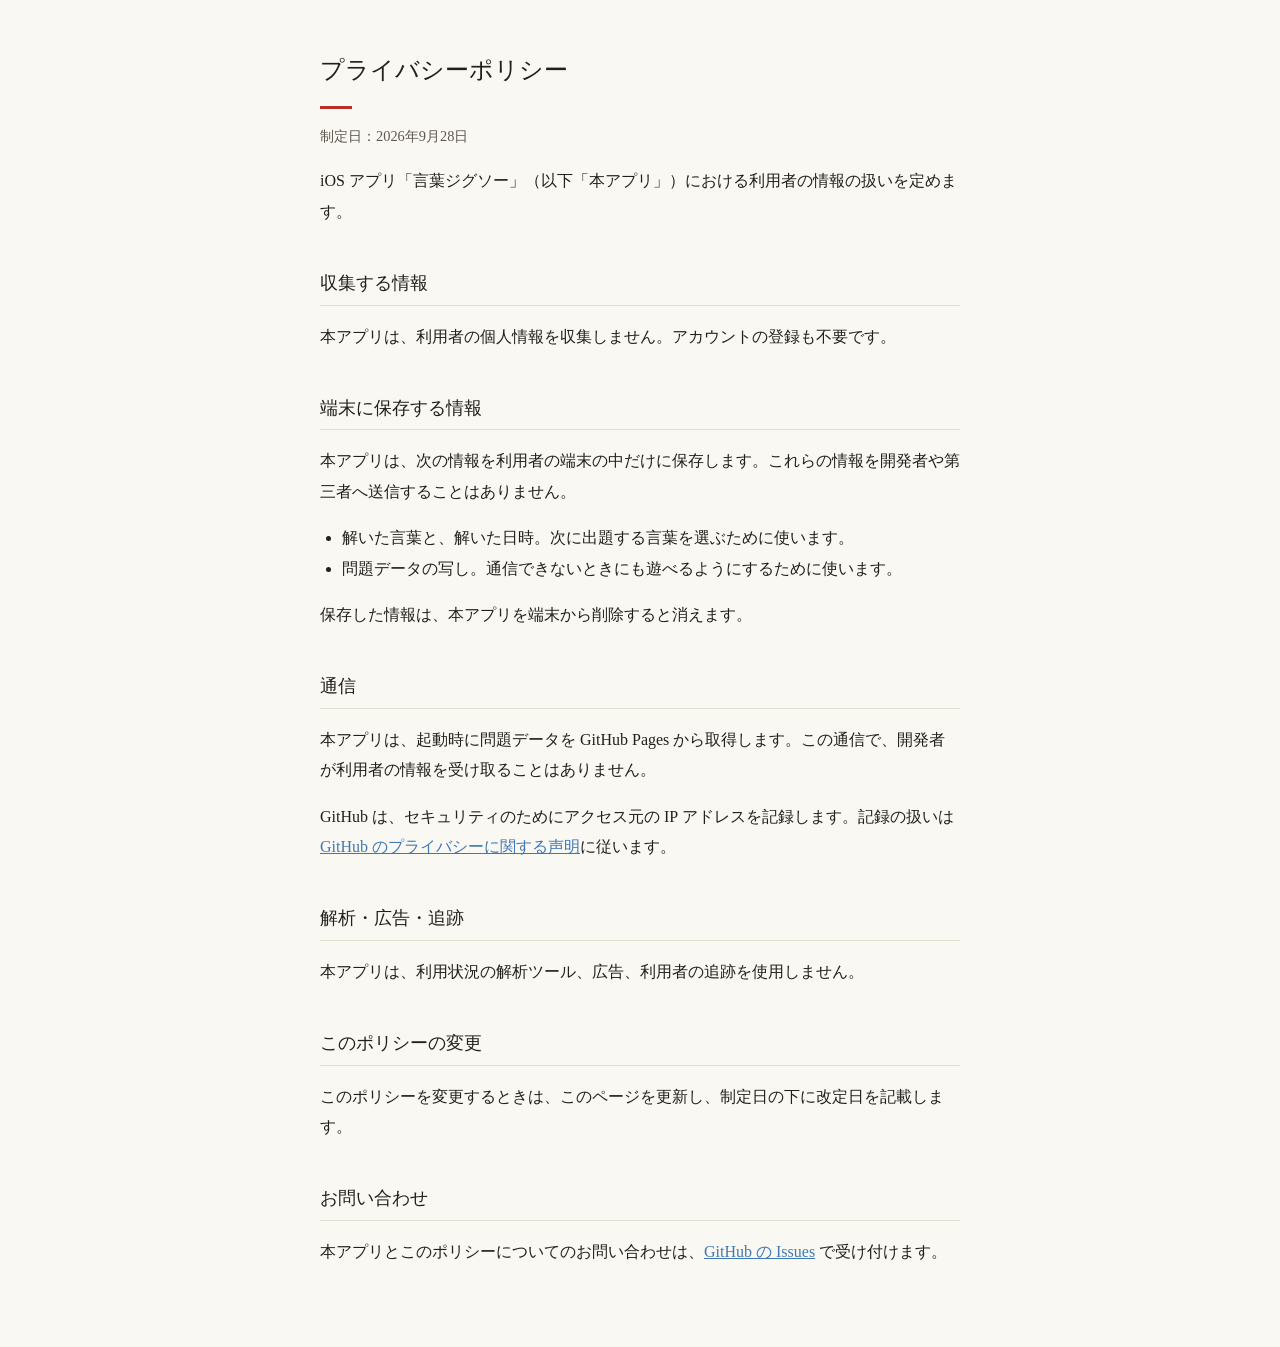
==== privacy.html @ bdb54393 "Add support and privacy policy pages for the App Store listing Co-Authored-By: Claude Opus 5.5 <nore" ====
<!doctype html>
<html lang="ja">
<head>
  <meta charset="utf-8">
  <meta name="viewport" content="width=device-width, initial-scale=1">
  <title>プライバシーポリシー | 言葉ジグソー</title>
  <link rel="stylesheet" href="style.css">
</head>
<body>
  <main>
    <h1>プライバシーポリシー</h1>
    <p class="date">制定日：2026年9月28日</p>

    <p>iOS アプリ「言葉ジグソー」（以下「本アプリ」）における利用者の情報の扱いを定めます。</p>

    <h2>収集する情報</h2>
    <p>本アプリは、利用者の個人情報を収集しません。アカウントの登録も不要です。</p>

    <h2>端末に保存する情報</h2>
    <p>本アプリは、次の情報を利用者の端末の中だけに保存します。これらの情報を開発者や第三者へ送信することはありません。</p>
    <ul>
      <li>解いた言葉と、解いた日時。次に出題する言葉を選ぶために使います。</li>
      <li>問題データの写し。通信できないときにも遊べるようにするために使います。</li>
    </ul>
    <p>保存した情報は、本アプリを端末から削除すると消えます。</p>

    <h2>通信</h2>
    <p>本アプリは、起動時に問題データを GitHub Pages から取得します。この通信で、開発者が利用者の情報を受け取ることはありません。</p>
    <p>GitHub は、セキュリティのためにアクセス元の IP アドレスを記録します。記録の扱いは <a href="https://docs.github.com/ja/site-policy/privacy-policies/github-general-privacy-statement">GitHub のプライバシーに関する声明</a>に従います。</p>

    <h2>解析・広告・追跡</h2>
    <p>本アプリは、利用状況の解析ツール、広告、利用者の追跡を使用しません。</p>

    <h2>このポリシーの変更</h2>
    <p>このポリシーを変更するときは、このページを更新し、制定日の下に改定日を記載します。</p>

    <h2>お問い合わせ</h2>
    <p>本アプリとこのポリシーについてのお問い合わせは、<a href="https://github.com/masanorifunaki/kotoba-jigsaw-hp/issues">GitHub の Issues</a> で受け付けます。</p>
  </main>
</body>
</html>
---- style.css ----
:root {
  --paper: #faf8f3;
  --sumi: #22201d;
  --sumi-soft: #5c574f;
  --line: #e3ddd1;
  --shu: #b8322a;
  --link: #3f78b3;
}
@media (prefers-color-scheme: dark) {
  :root {
    --paper: #1c1b19;
    --sumi: #ece8df;
    --sumi-soft: #b3ada3;
    --line: #3a3732;
    --link: #8db8e3;
  }
}
body {
  margin: 0;
  background: var(--paper);
  color: var(--sumi);
  font-family: "Hiragino Mincho ProN", "Yu Mincho", "YuMincho", serif;
  line-height: 1.9;
}
main {
  max-width: 640px;
  margin: 0 auto;
  padding: 48px 16px 64px;
}
h1 {
  font-size: 1.5rem;
  font-weight: normal;
  margin: 0 0 8px;
}
h1::after {
  content: "";
  display: block;
  width: 32px;
  height: 3px;
  margin-top: 12px;
  background: var(--shu);
}
h2 {
  font-size: 1.1rem;
  font-weight: normal;
  margin: 40px 0 8px;
  padding-bottom: 4px;
  border-bottom: 1px solid var(--line);
}
p, li {
  font-size: 1rem;
}
ul {
  padding-left: 1.4em;
}
a {
  color: var(--link);
}
.date {
  color: var(--sumi-soft);
  font-size: 0.9rem;
}
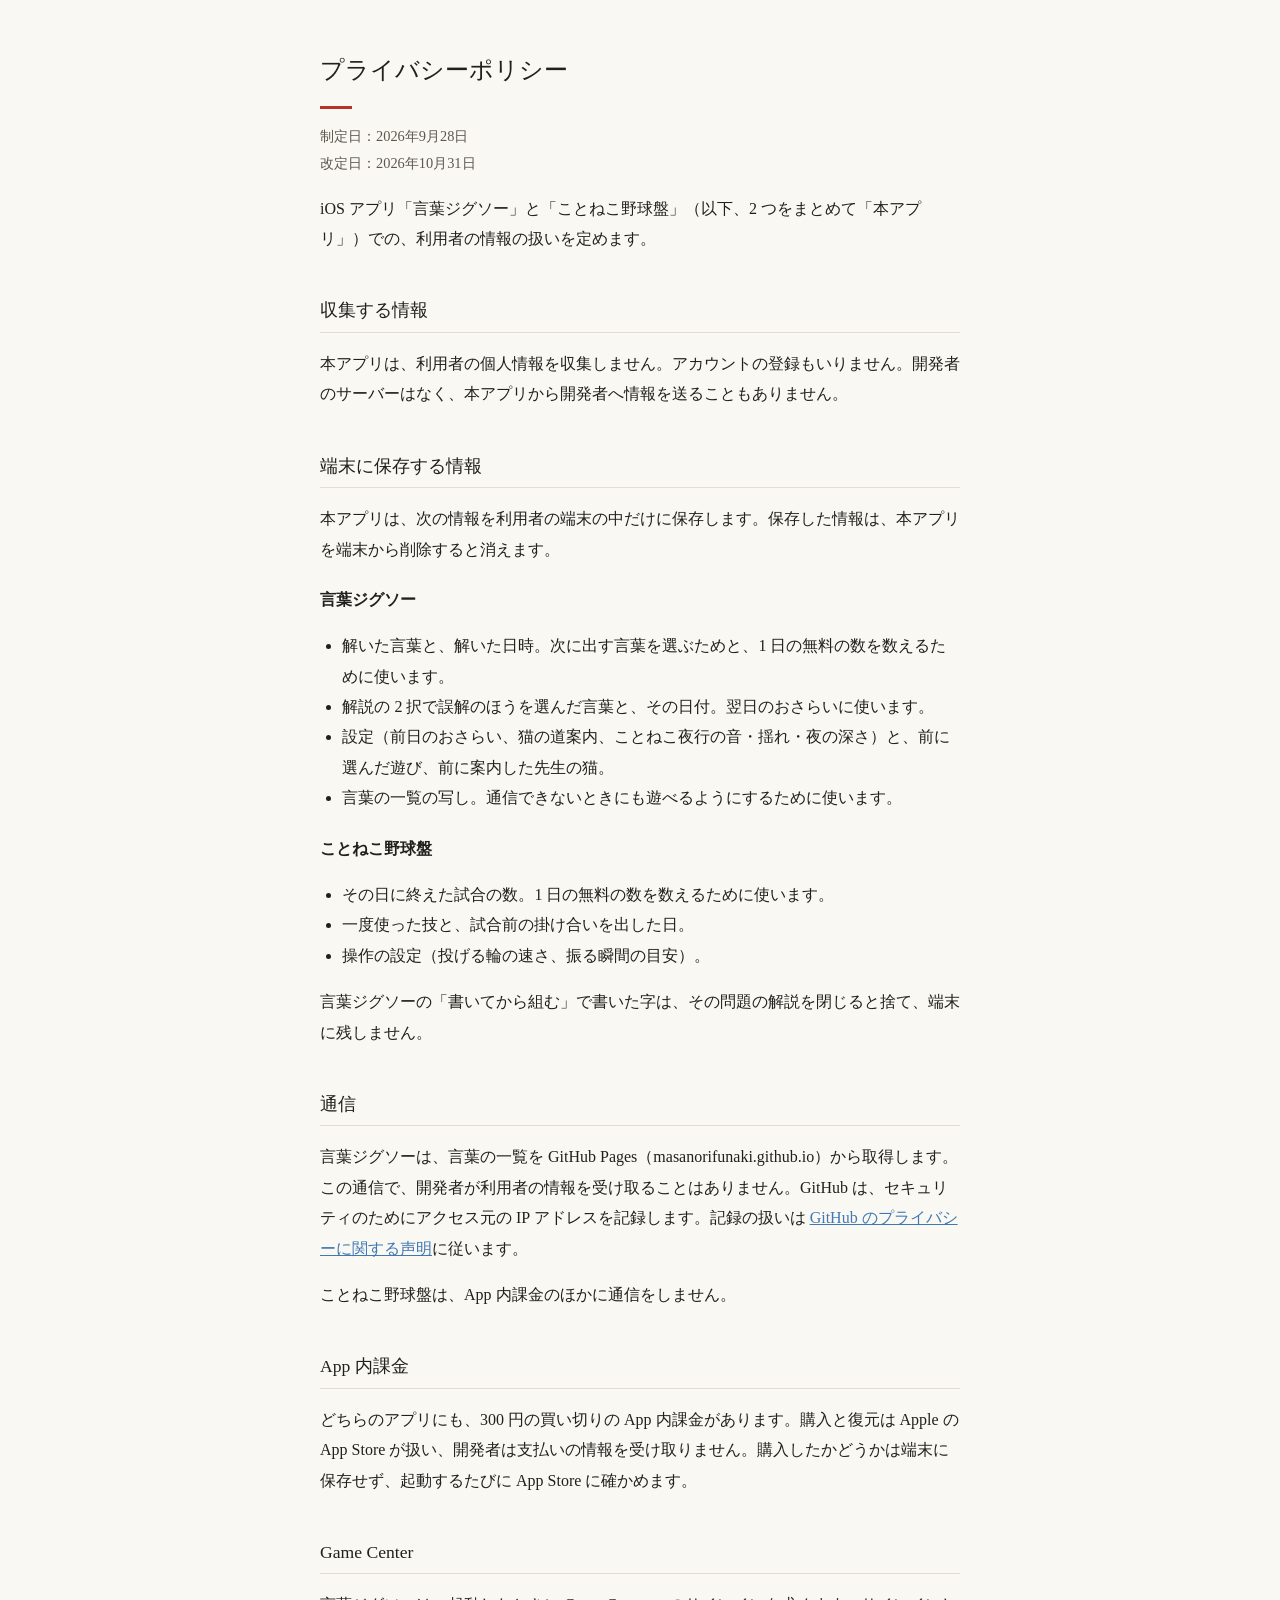
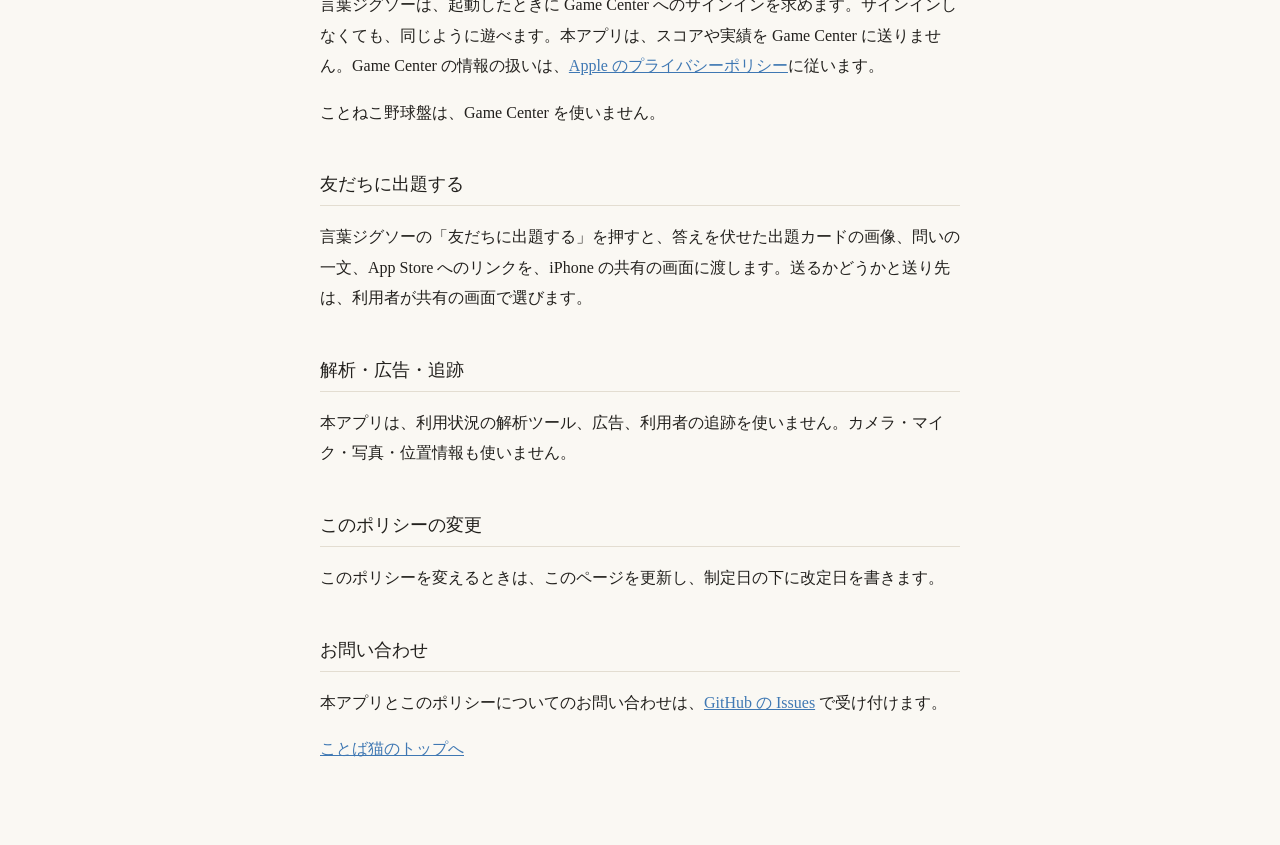
==== commit a8da9da7: "Cover both apps in the privacy policy Co-Authored-By: Claude Opus 5.5 <noreply@anthropic.com>" ====
--- a/privacy.html
+++ b/privacy.html
@@ -3,39 +3,63 @@
 <head>
   <meta charset="utf-8">
   <meta name="viewport" content="width=device-width, initial-scale=1">
-  <title>プライバシーポリシー | 言葉ジグソー</title>
+  <title>プライバシーポリシー | 言葉ジグソー・ことねこ野球盤</title>
+  <meta name="description" content="iPhone アプリ「言葉ジグソー」と「ことねこ野球盤」のプライバシーポリシー。どちらも個人情報を収集せず、遊んだ記録や設定は端末の中だけに保存します。">
+  <link rel="canonical" href="https://masanorifunaki.github.io/kotoba-jigsaw-hp/privacy.html">
+  <link rel="icon" href="images/favicon.png" type="image/png" sizes="96x96">
+  <link rel="apple-touch-icon" href="images/apple-touch-icon.png">
   <link rel="stylesheet" href="style.css">
 </head>
 <body>
   <main>
     <h1>プライバシーポリシー</h1>
-    <p class="date">制定日：2026年9月28日</p>
+    <p class="date">制定日：2026年9月28日<br>改定日：2026年10月31日</p>
 
-    <p>iOS アプリ「言葉ジグソー」（以下「本アプリ」）における利用者の情報の扱いを定めます。</p>
+    <p>iOS アプリ「言葉ジグソー」と「ことねこ野球盤」（以下、2 つをまとめて「本アプリ」）での、利用者の情報の扱いを定めます。</p>
 
     <h2>収集する情報</h2>
-    <p>本アプリは、利用者の個人情報を収集しません。アカウントの登録も不要です。</p>
+    <p>本アプリは、利用者の個人情報を収集しません。アカウントの登録もいりません。開発者のサーバーはなく、本アプリから開発者へ情報を送ることもありません。</p>
 
     <h2>端末に保存する情報</h2>
-    <p>本アプリは、次の情報を利用者の端末の中だけに保存します。これらの情報を開発者や第三者へ送信することはありません。</p>
+    <p>本アプリは、次の情報を利用者の端末の中だけに保存します。保存した情報は、本アプリを端末から削除すると消えます。</p>
+    <h3>言葉ジグソー</h3>
     <ul>
-      <li>解いた言葉と、解いた日時。次に出題する言葉を選ぶために使います。</li>
-      <li>問題データの写し。通信できないときにも遊べるようにするために使います。</li>
+      <li>解いた言葉と、解いた日時。次に出す言葉を選ぶためと、1 日の無料の数を数えるために使います。</li>
+      <li>解説の 2 択で誤解のほうを選んだ言葉と、その日付。翌日のおさらいに使います。</li>
+      <li>設定（前日のおさらい、猫の道案内、ことねこ夜行の音・揺れ・夜の深さ）と、前に選んだ遊び、前に案内した先生の猫。</li>
+      <li>言葉の一覧の写し。通信できないときにも遊べるようにするために使います。</li>
     </ul>
-    <p>保存した情報は、本アプリを端末から削除すると消えます。</p>
+    <h3>ことねこ野球盤</h3>
+    <ul>
+      <li>その日に終えた試合の数。1 日の無料の数を数えるために使います。</li>
+      <li>一度使った技と、試合前の掛け合いを出した日。</li>
+      <li>操作の設定（投げる輪の速さ、振る瞬間の目安）。</li>
+    </ul>
+    <p>言葉ジグソーの「書いてから組む」で書いた字は、その問題の解説を閉じると捨て、端末に残しません。</p>
 
     <h2>通信</h2>
-    <p>本アプリは、起動時に問題データを GitHub Pages から取得します。この通信で、開発者が利用者の情報を受け取ることはありません。</p>
-    <p>GitHub は、セキュリティのためにアクセス元の IP アドレスを記録します。記録の扱いは <a href="https://docs.github.com/ja/site-policy/privacy-policies/github-general-privacy-statement">GitHub のプライバシーに関する声明</a>に従います。</p>
+    <p>言葉ジグソーは、言葉の一覧を GitHub Pages（masanorifunaki.github.io）から取得します。この通信で、開発者が利用者の情報を受け取ることはありません。GitHub は、セキュリティのためにアクセス元の IP アドレスを記録します。記録の扱いは <a href="https://docs.github.com/ja/site-policy/privacy-policies/github-general-privacy-statement">GitHub のプライバシーに関する声明</a>に従います。</p>
+    <p>ことねこ野球盤は、App 内課金のほかに通信をしません。</p>
+
+    <h2>App 内課金</h2>
+    <p>どちらのアプリにも、300 円の買い切りの App 内課金があります。購入と復元は Apple の App Store が扱い、開発者は支払いの情報を受け取りません。購入したかどうかは端末に保存せず、起動するたびに App Store に確かめます。</p>
+
+    <h2>Game Center</h2>
+    <p>言葉ジグソーは、起動したときに Game Center へのサインインを求めます。サインインしなくても、同じように遊べます。本アプリは、スコアや実績を Game Center に送りません。Game Center の情報の扱いは、<a href="https://www.apple.com/jp/legal/privacy/">Apple のプライバシーポリシー</a>に従います。</p>
+    <p>ことねこ野球盤は、Game Center を使いません。</p>
+
+    <h2>友だちに出題する</h2>
+    <p>言葉ジグソーの「友だちに出題する」を押すと、答えを伏せた出題カードの画像、問いの一文、App Store へのリンクを、iPhone の共有の画面に渡します。送るかどうかと送り先は、利用者が共有の画面で選びます。</p>
 
     <h2>解析・広告・追跡</h2>
-    <p>本アプリは、利用状況の解析ツール、広告、利用者の追跡を使用しません。</p>
+    <p>本アプリは、利用状況の解析ツール、広告、利用者の追跡を使いません。カメラ・マイク・写真・位置情報も使いません。</p>
 
     <h2>このポリシーの変更</h2>
-    <p>このポリシーを変更するときは、このページを更新し、制定日の下に改定日を記載します。</p>
+    <p>このポリシーを変えるときは、このページを更新し、制定日の下に改定日を書きます。</p>
 
     <h2>お問い合わせ</h2>
     <p>本アプリとこのポリシーについてのお問い合わせは、<a href="https://github.com/masanorifunaki/kotoba-jigsaw-hp/issues">GitHub の Issues</a> で受け付けます。</p>
+    <p><a href="./">ことば猫のトップへ</a></p>
   </main>
 </body>
 </html>
--- a/style.css
+++ b/style.css
@@ -47,6 +47,11 @@
   padding-bottom: 4px;
   border-bottom: 1px solid var(--line);
 }
+h3 {
+  font-size: 1rem;
+  font-weight: bold;
+  margin: 20px 0 0;
+}
 p, li {
   font-size: 1rem;
 }
